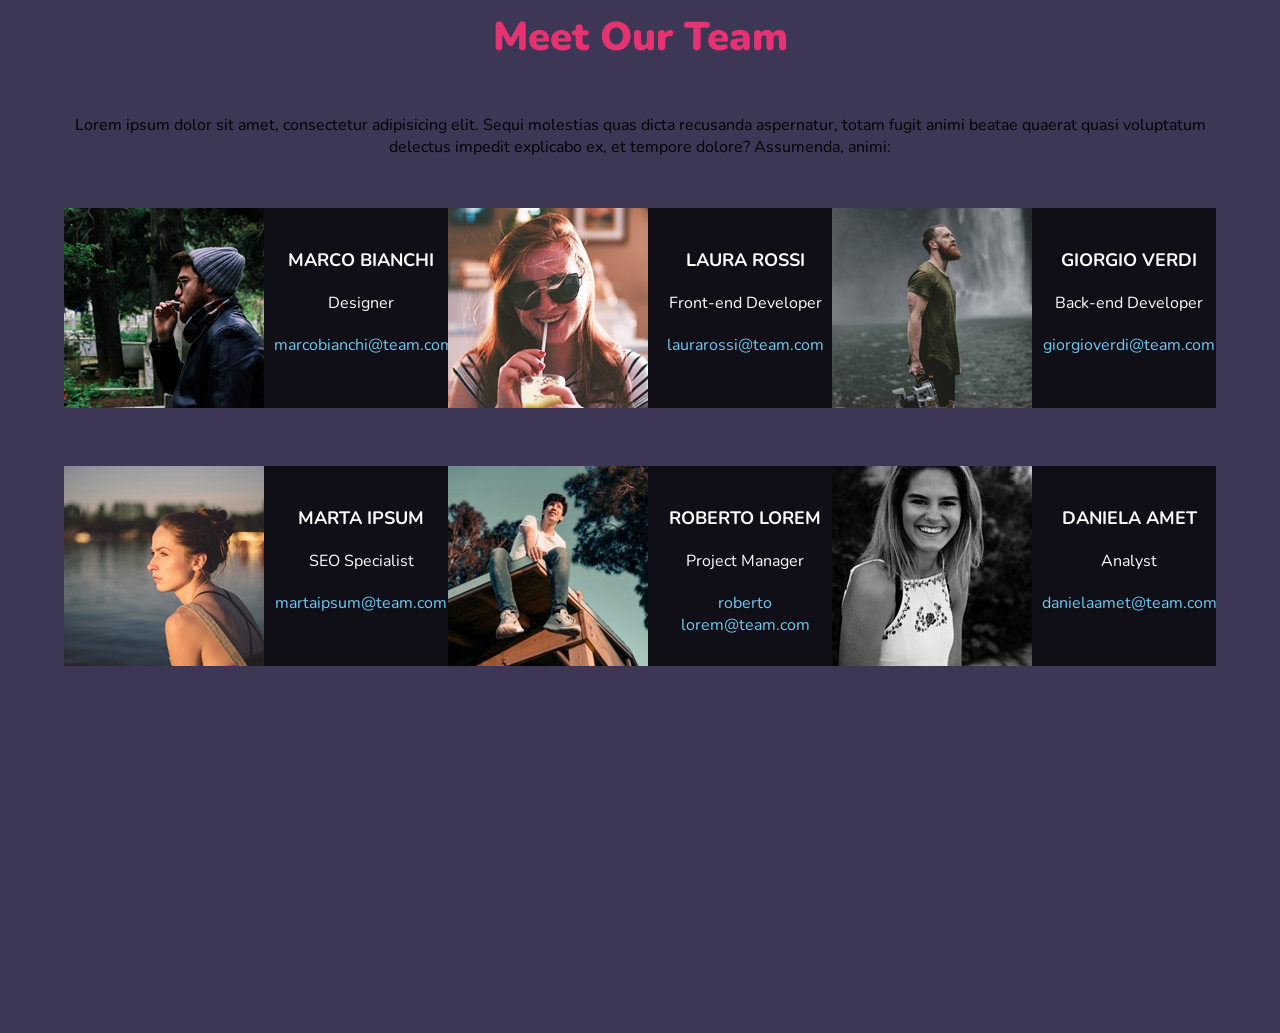
==== index.html @ 5d5f2036 "addition: id card-section" ====
<!DOCTYPE html>
<html lang="en">

<head>
    <meta charset="UTF-8">
    <meta name="viewport" content="width=device-width, initial-scale=1.0">
    <title>
        Meet Our Team
    </title>

    <link rel="stylesheet" href="css/style.css">


    <link rel="preconnect" href="https://fonts.googleapis.com">
    <link rel="preconnect" href="https://fonts.gstatic.com" crossorigin>
    <link href="https://fonts.googleapis.com/css2?family=Nunito:wght@400;900&display=swap" rel="stylesheet">
</head>

<body>
    <!-- main section -->
    <main>

        <div class="main-container">
            <!-- main title -->
            <div class="main-title-ontainer">
                <h1>
                    Meet Our Team
                </h1>
            </div>
            <!-- end main title -->




            <!-- paragraph -->
            <div class="paragraph">
                <p>
                    Lorem ipsum dolor sit amet, consectetur adipisicing elit. Sequi molestias quas dicta recusanda
                    aspernatur, totam fugit animi beatae quaerat quasi voluptatum delectus impedit explicabo ex, et
                    tempore dolore? Assumenda, animi:
                </p>
            </div>
            <!-- end paragraph -->




            <!-- team cards -->
            <div id="card-section" class="cleafix">

                <div class="card">
                    <!-- card Marco Bianchi -->
                    <div class="card-container cleafix">
                        <div .picture>
                            <img src="img/Marco Bianchi.png" alt="Marco Bianchi">
                        </div>
                        <div class="card-text-container">
                            <div class="team-member-name">
                                MARCO BIANCHI
                            </div>
                            <div class="team-member-role">
                                Designer
                            </div>
                            <div class="team-member-email">
                                marcobianchi@team.com
                            </div>
                        </div>
                    </div>
                    <!-- end Marco BIANCHI -->

                    <!-- card Laura Rossi -->
                    <div class="card-container cleafix">
                        <div>
                            <img src="img/Laura Rossi.png" alt="Marco Bianchi">
                        </div>
                        <div class="card-text-container">
                            <div class="team-member-name">
                                LAURA ROSSI
                            </div>
                            <div class="team-member-role">
                                Front-end Developer
                            </div>
                            <div class="team-member-email">
                                laurarossi@team.com
                            </div>
                        </div>
                    </div>
                    <!-- end card Laura rossi -->

                    <!-- card Giorgio Verdi -->
                    <div class="card-container cleafix">
                        <div>
                            <img src="img/Giorgio Verdi.png" alt="Marco Bianchi">
                        </div>
                        <div class="card-text-container">
                            <div class="team-member-name">
                                GIORGIO VERDI
                            </div>
                            <div class="team-member-role">
                                Back-end Developer
                            </div>
                            <div class="team-member-email">
                                giorgioverdi@team.com
                            </div>
                        </div>
                    </div>
                    <!-- end card Giorgio Verdi -->

                    <!-- card Marta Ipsum -->
                    <div class="card-container cleafix">
                        <div>
                            <img src="img/Marta Ipsum.png" alt="Marco Bianchi">
                        </div>
                        <div class="card-text-container">
                            <div class="team-member-name">
                                MARTA IPSUM
                            </div>
                            <div class="team-member-role">
                                SEO Specialist
                            </div>
                            <div class="team-member-email">
                                martaipsum@team.com
                            </div>
                        </div>
                    </div>
                    <!-- end card Marta Ipsum -->

                    <!-- card Roberto Lorem -->
                    <div class="card-container cleafix">
                        <div>
                            <img src="img/Roberto Lorem.png" alt="Marco Bianchi">
                        </div>
                        <div class="card-text-container">
                            <div class="team-member-name">
                                ROBERTO LOREM
                            </div>
                            <div class="team-member-role">
                                Project Manager
                            </div>
                            <div class="team-member-email">
                                roberto lorem@team.com
                            </div>
                        </div>
                    </div>
                    <!-- end card Roberto Lorem-->

                    <!-- card Daniela Amet -->
                    <div class="card-container cleafix">
                        <div class="picture">
                            <img src="img/Daniela Amet.png" alt="Marco Bianchi">
                        </div>
                        <div class="card-text-container">
                            <div class="team-member-name">
                                DANIELA AMET
                            </div>
                            <div class="team-member-role">
                                Analyst
                            </div>
                            <div class="team-member-email">
                                danielaamet@team.com
                            </div>
                        </div>
                    </div>
                    <!-- end card Daniela Amet -->
                </div>
            </div>
            <!-- end team cards -->











        </div>


    </main>
    <!-- end main section -->
</body>

</html>
---- css/style.css ----
* {
    padding: 0;
    margin: 0;
    box-sizing: border-box;
}

/* reset */


body {
    background-color: #3e3655;
    font-family: 'Nunito', sans-serif;
}

.cleafix::after {
    content: '';
    display: table;
    clear: both;
}

/* main section */

.main-container {
    max_width: 1366px;


    margin-left: auto;
    margin-right: auto;

    text-align: center;

    padding-top: 10px;
    padding-bottom: 10px;


    /* border-style: solid; */
    /* border-color: black; */

}


main .main-container {
    margin-bottom: 300px;


    padding-right: 5%;
    padding-left: 5%;

    /* test */
    /* border-color: black;
    border-style: solid; */
    /* background-color: rgba(255, 2, 2, 0.278); */
    /* test */

}



.main-title-container {
    padding-top: 0;
    padding-bottom: 20px;

}

h1 {
    color: #e53270;
    font-weight: 900;
    font-size: 250%;

}

.paragraph {

    margin: auto;
    padding-top: 50px;
    padding-bottom: 50px;


}


/* cards */

.card {}

.card-container {
    float: left;
    width: calc(100% / 3);
    height: 200px;


    display: inline-block;

    margin-bottom: 5%;

    background-color: #100e16;
}

.card-container .picture {}

img {
    float: left
}

.card-container .card-text-container {
    margin-left: 210px;
}

.card-container .card-text-container .team-member-name {
    font-weight: bold;
    font-size: large;
    color: #ffffff;
    padding-top: 40px;
}

.team-member-role {
    color: #ffffff;
    padding-top: 20px;
}

.team-member-email {
    color: #6ecbf2;
    padding-top: 20px;
}


/* end cards section*/

/* end main section */



/* main title */

/* end main title */
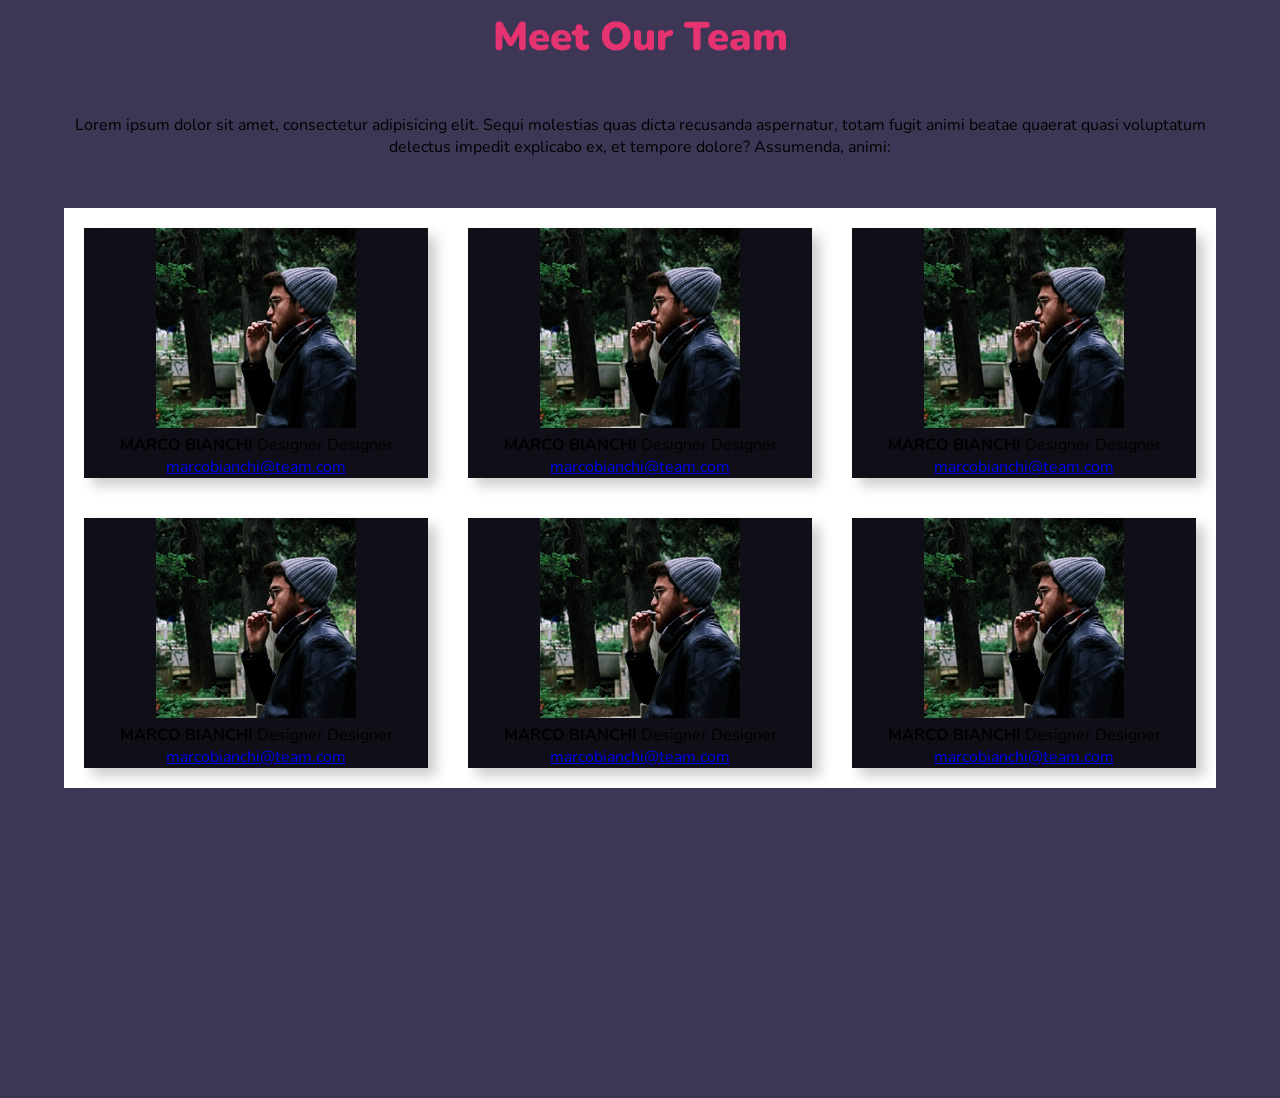
==== commit 23f84289: "card container fixed." ====
--- a/index.html
+++ b/index.html
@@ -55,116 +55,96 @@
                             <img src="img/Marco Bianchi.png" alt="Marco Bianchi">
                         </div>
                         <div class="card-text-container">
-                            <div class="team-member-name">
-                                MARCO BIANCHI
-                            </div>
-                            <div class="team-member-role">
-                                Designer
-                            </div>
-                            <div class="team-member-email">
-                                marcobianchi@team.com
-                            </div>
+                            <strong>MARCO BIANCHI</strong>
+                            <span>Designer</span> Designer
+                            <a href="mailto:marcobianchi@team.com">marcobianchi@team.com</a>
                         </div>
                     </div>
-                    <!-- end Marco BIANCHI -->
+                </div>
+                <!-- end Marco BIANCHI -->
 
-                    <!-- card Laura Rossi -->
+                <!-- card Laura Rossi -->
+                <div class="card">
+                    <!-- card Marco Bianchi -->
                     <div class="card-container cleafix">
-                        <div>
-                            <img src="img/Laura Rossi.png" alt="Marco Bianchi">
+                        <div .picture>
+                            <img src="img/Marco Bianchi.png" alt="Marco Bianchi">
                         </div>
                         <div class="card-text-container">
-                            <div class="team-member-name">
-                                LAURA ROSSI
-                            </div>
-                            <div class="team-member-role">
-                                Front-end Developer
-                            </div>
-                            <div class="team-member-email">
-                                laurarossi@team.com
-                            </div>
+                            <strong>MARCO BIANCHI</strong>
+                            <span>Designer</span> Designer
+                            <a href="mailto:marcobianchi@team.com">marcobianchi@team.com</a>
                         </div>
                     </div>
-                    <!-- end card Laura rossi -->
+                </div>
+                <!-- end card Laura rossi -->
 
-                    <!-- card Giorgio Verdi -->
+                <!-- card Giorgio Verdi -->
+                <div class="card">
+                    <!-- card Marco Bianchi -->
                     <div class="card-container cleafix">
-                        <div>
-                            <img src="img/Giorgio Verdi.png" alt="Marco Bianchi">
+                        <div .picture>
+                            <img src="img/Marco Bianchi.png" alt="Marco Bianchi">
                         </div>
                         <div class="card-text-container">
-                            <div class="team-member-name">
-                                GIORGIO VERDI
-                            </div>
-                            <div class="team-member-role">
-                                Back-end Developer
-                            </div>
-                            <div class="team-member-email">
-                                giorgioverdi@team.com
-                            </div>
+                            <strong>MARCO BIANCHI</strong>
+                            <span>Designer</span> Designer
+                            <a href="mailto:marcobianchi@team.com">marcobianchi@team.com</a>
                         </div>
                     </div>
-                    <!-- end card Giorgio Verdi -->
+                </div>
+                <!-- end card Giorgio Verdi -->
 
-                    <!-- card Marta Ipsum -->
+                <!-- card Marta Ipsum -->
+                <div class="card">
+                    <!-- card Marco Bianchi -->
                     <div class="card-container cleafix">
-                        <div>
-                            <img src="img/Marta Ipsum.png" alt="Marco Bianchi">
+                        <div .picture>
+                            <img src="img/Marco Bianchi.png" alt="Marco Bianchi">
                         </div>
                         <div class="card-text-container">
-                            <div class="team-member-name">
-                                MARTA IPSUM
-                            </div>
-                            <div class="team-member-role">
-                                SEO Specialist
-                            </div>
-                            <div class="team-member-email">
-                                martaipsum@team.com
-                            </div>
+                            <strong>MARCO BIANCHI</strong>
+                            <span>Designer</span> Designer
+                            <a href="mailto:marcobianchi@team.com">marcobianchi@team.com</a>
                         </div>
                     </div>
-                    <!-- end card Marta Ipsum -->
+                </div>
+                <!-- end card Marta Ipsum -->
 
-                    <!-- card Roberto Lorem -->
+                <!-- card Roberto Lorem -->
+                <div class="card">
+                    <!-- card Marco Bianchi -->
                     <div class="card-container cleafix">
-                        <div>
-                            <img src="img/Roberto Lorem.png" alt="Marco Bianchi">
+                        <div .picture>
+                            <img src="img/Marco Bianchi.png" alt="Marco Bianchi">
                         </div>
                         <div class="card-text-container">
-                            <div class="team-member-name">
-                                ROBERTO LOREM
-                            </div>
-                            <div class="team-member-role">
-                                Project Manager
-                            </div>
-                            <div class="team-member-email">
-                                roberto lorem@team.com
-                            </div>
+                            <strong>MARCO BIANCHI</strong>
+                            <span>Designer</span> Designer
+                            <a href="mailto:marcobianchi@team.com">marcobianchi@team.com</a>
                         </div>
                     </div>
-                    <!-- end card Roberto Lorem-->
+                </div>
+                <!-- end card Roberto Lorem-->
 
-                    <!-- card Daniela Amet -->
+                <!-- card Daniela Amet -->
+                <div class="card">
+                    <!-- card Marco Bianchi -->
                     <div class="card-container cleafix">
-                        <div class="picture">
-                            <img src="img/Daniela Amet.png" alt="Marco Bianchi">
+                        <div .picture>
+                            <img src="img/Marco Bianchi.png" alt="Marco Bianchi">
                         </div>
                         <div class="card-text-container">
-                            <div class="team-member-name">
-                                DANIELA AMET
-                            </div>
-                            <div class="team-member-role">
-                                Analyst
-                            </div>
-                            <div class="team-member-email">
-                                danielaamet@team.com
-                            </div>
+                            <strong>MARCO BIANCHI</strong>
+                            <span>Designer</span> Designer
+                            <a href="mailto:marcobianchi@team.com">marcobianchi@team.com</a>
                         </div>
                     </div>
-                    <!-- end card Daniela Amet -->
                 </div>
+                <!-- end card Daniela Amet -->
             </div>
-            <!-- end team cards -->
+        </div>
+        <!-- end team cards -->
 
 
 
--- a/css/style.css
+++ b/css/style.css
@@ -81,37 +81,32 @@
 
 /* cards */
 
-.card {}
-
-.card-container {
+.card {
     float: left;
     width: calc(100% / 3);
-    height: 200px;
 
-
-    display: inline-block;
-
-    margin-bottom: 5%;
-
-    background-color: #100e16;
+    padding: 20px;
+    background-color: #ffffff;
 }
 
-.card-container .picture {}
+.card .card-container {
+    background-color: #100e16;
 
-img {
-    float: left
+    box-shadow: 8px 8px 12px rgba(0, 0, 0, 0.2);
 }
 
-.card-container .card-text-container {
-    margin-left: 210px;
+.card .picture {
+    float: left;
+    margin-right: 16px;
 }
 
-.card-container .card-text-container .team-member-name {
-    font-weight: bold;
-    font-size: large;
-    color: #ffffff;
-    padding-top: 40px;
+.card .picture img {
+    display: block;
+
+    height: 120px;
+    width: auto;
 }
+
 
 .team-member-role {
     color: #ffffff;
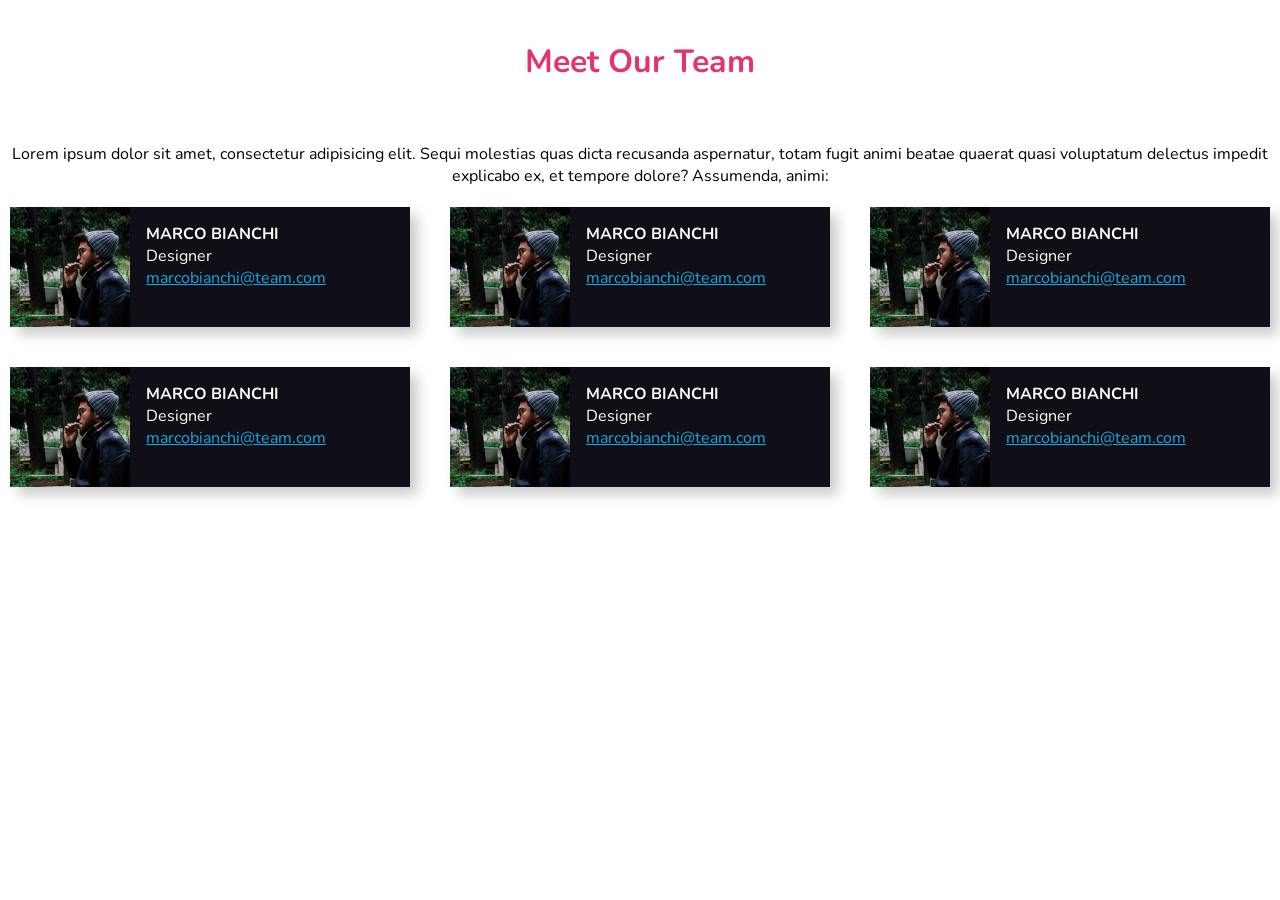
==== commit 81d495df: "bg color fixed" ====
--- a/index.html
+++ b/index.html
@@ -17,149 +17,130 @@
 </head>
 
 <body>
+
+
+
     <!-- main section -->
-    <main>
 
-        <div class="main-container">
-            <!-- main title -->
-            <div class="main-title-ontainer">
-                <h1>
-                    Meet Our Team
-                </h1>
-            </div>
-            <!-- end main title -->
+
+    <div class="main-container">
+        <!-- main title -->
+        <h1>
+            Meet Our Team
+        </h1>
+
+        <!-- end main title -->
+
+        <!-- paragraph -->
+
+        <p>
+            Lorem ipsum dolor sit amet, consectetur adipisicing elit. Sequi molestias quas dicta recusanda
+            aspernatur, totam fugit animi beatae quaerat quasi voluptatum delectus impedit explicabo ex, et
+            tempore dolore? Assumenda, animi:
+        </p>
+        <!-- end paragraph -->
 
 
 
 
-            <!-- paragraph -->
-            <div class="paragraph">
-                <p>
-                    Lorem ipsum dolor sit amet, consectetur adipisicing elit. Sequi molestias quas dicta recusanda
-                    aspernatur, totam fugit animi beatae quaerat quasi voluptatum delectus impedit explicabo ex, et
-                    tempore dolore? Assumenda, animi:
-                </p>
+        <!-- team cards -->
+
+        <div id="card-section" class="cleafix">
+
+            <!-- card Marco Bianchi -->
+            <div class="card">
+                <div class="card-container cleafix">
+                    <div class="picture">
+                        <img src="img/Marco Bianchi.png" alt="Marco Bianchi">
+                    </div>
+                    <div class="card-text-container">
+                        <strong>MARCO BIANCHI</strong>
+                        <span>Designer</span>
+                        <a href="mailto:marcobianchi@team.com">marcobianchi@team.com</a>
+                    </div>
+                </div>
             </div>
-            <!-- end paragraph -->
+            <!-- end Marco BIANCHI -->
+
+            <!-- card Marco Bianchi -->
+            <div class="card">
+                <div class="card-container cleafix">
+                    <div class="picture">
+                        <img src="img/Marco Bianchi.png" alt="Marco Bianchi">
+                    </div>
+                    <div class="card-text-container">
+                        <strong>MARCO BIANCHI</strong>
+                        <span>Designer</span>
+                        <a href="mailto:marcobianchi@team.com">marcobianchi@team.com</a>
+                    </div>
+                </div>
+            </div>
+            <!-- end Marco BIANCHI -->
+
+            <!-- card Marco Bianchi -->
+            <div class="card">
+                <div class="card-container cleafix">
+                    <div class="picture">
+                        <img src="img/Marco Bianchi.png" alt="Marco Bianchi">
+                    </div>
+                    <div class="card-text-container">
+                        <strong>MARCO BIANCHI</strong>
+                        <span>Designer</span>
+                        <a href="mailto:marcobianchi@team.com">marcobianchi@team.com</a>
+                    </div>
+                </div>
+            </div>
+            <!-- end Marco BIANCHI -->
+
+            <!-- card Marco Bianchi -->
+            <div class="card">
+                <div class="card-container cleafix">
+                    <div class="picture">
+                        <img src="img/Marco Bianchi.png" alt="Marco Bianchi">
+                    </div>
+                    <div class="card-text-container">
+                        <strong>MARCO BIANCHI</strong>
+                        <span>Designer</span>
+                        <a href="mailto:marcobianchi@team.com">marcobianchi@team.com</a>
+                    </div>
+                </div>
+            </div>
+            <!-- end Marco BIANCHI -->
+
+            <!-- card Marco Bianchi -->
+            <div class="card">
+                <div class="card-container cleafix">
+                    <div class="picture">
+                        <img src="img/Marco Bianchi.png" alt="Marco Bianchi">
+                    </div>
+                    <div class="card-text-container">
+                        <strong>MARCO BIANCHI</strong>
+                        <span>Designer</span>
+                        <a href="mailto:marcobianchi@team.com">marcobianchi@team.com</a>
+                    </div>
+                </div>
+            </div>
+            <!-- end Marco BIANCHI -->
+
+            <!-- card Marco Bianchi -->
+            <div class="card">
+                <div class="card-container cleafix">
+                    <div class="picture">
+                        <img src="img/Marco Bianchi.png" alt="Marco Bianchi">
+                    </div>
+                    <div class="card-text-container">
+                        <strong>MARCO BIANCHI</strong>
+                        <span>Designer</span>
+                        <a href="mailto:marcobianchi@team.com">marcobianchi@team.com</a>
+                    </div>
+                </div>
+            </div>
+            <!-- end Marco BIANCHI -->
+        </div>
+    </div>
+    <!-- end team cards -->
 
 
-
-
-            <!-- team cards -->
-            <div id="card-section" class="cleafix">
-
-                <div class="card">
-                    <!-- card Marco Bianchi -->
-                    <div class="card-container cleafix">
-                        <div .picture>
-                            <img src="img/Marco Bianchi.png" alt="Marco Bianchi">
-                        </div>
-                        <div class="card-text-container">
-                            <strong>MARCO BIANCHI</strong>
-                            <span>Designer</span> Designer
-                            <a href="mailto:marcobianchi@team.com">marcobianchi@team.com</a>
-                        </div>
-                    </div>
-                </div>
-                <!-- end Marco BIANCHI -->
-
-                <!-- card Laura Rossi -->
-                <div class="card">
-                    <!-- card Marco Bianchi -->
-                    <div class="card-container cleafix">
-                        <div .picture>
-                            <img src="img/Marco Bianchi.png" alt="Marco Bianchi">
-                        </div>
-                        <div class="card-text-container">
-                            <strong>MARCO BIANCHI</strong>
-                            <span>Designer</span> Designer
-                            <a href="mailto:marcobianchi@team.com">marcobianchi@team.com</a>
-                        </div>
-                    </div>
-                </div>
-                <!-- end card Laura rossi -->
-
-                <!-- card Giorgio Verdi -->
-                <div class="card">
-                    <!-- card Marco Bianchi -->
-                    <div class="card-container cleafix">
-                        <div .picture>
-                            <img src="img/Marco Bianchi.png" alt="Marco Bianchi">
-                        </div>
-                        <div class="card-text-container">
-                            <strong>MARCO BIANCHI</strong>
-                            <span>Designer</span> Designer
-                            <a href="mailto:marcobianchi@team.com">marcobianchi@team.com</a>
-                        </div>
-                    </div>
-                </div>
-                <!-- end card Giorgio Verdi -->
-
-                <!-- card Marta Ipsum -->
-                <div class="card">
-                    <!-- card Marco Bianchi -->
-                    <div class="card-container cleafix">
-                        <div .picture>
-                            <img src="img/Marco Bianchi.png" alt="Marco Bianchi">
-                        </div>
-                        <div class="card-text-container">
-                            <strong>MARCO BIANCHI</strong>
-                            <span>Designer</span> Designer
-                            <a href="mailto:marcobianchi@team.com">marcobianchi@team.com</a>
-                        </div>
-                    </div>
-                </div>
-                <!-- end card Marta Ipsum -->
-
-                <!-- card Roberto Lorem -->
-                <div class="card">
-                    <!-- card Marco Bianchi -->
-                    <div class="card-container cleafix">
-                        <div .picture>
-                            <img src="img/Marco Bianchi.png" alt="Marco Bianchi">
-                        </div>
-                        <div class="card-text-container">
-                            <strong>MARCO BIANCHI</strong>
-                            <span>Designer</span> Designer
-                            <a href="mailto:marcobianchi@team.com">marcobianchi@team.com</a>
-                        </div>
-                    </div>
-                </div>
-                <!-- end card Roberto Lorem-->
-
-                <!-- card Daniela Amet -->
-                <div class="card">
-                    <!-- card Marco Bianchi -->
-                    <div class="card-container cleafix">
-                        <div .picture>
-                            <img src="img/Marco Bianchi.png" alt="Marco Bianchi">
-                        </div>
-                        <div class="card-text-container">
-                            <strong>MARCO BIANCHI</strong>
-                            <span>Designer</span> Designer
-                            <a href="mailto:marcobianchi@team.com">marcobianchi@team.com</a>
-                        </div>
-                    </div>
-                </div>
-                <!-- end card Daniela Amet -->
-            </div>
-        </div>
-        <!-- end team cards -->
-
-
-
-
-
-
-
-
-
-
-
-        </div>
-
-
-    </main>
     <!-- end main section -->
 </body>
 
--- a/css/style.css
+++ b/css/style.css
@@ -8,7 +8,7 @@
 
 
 body {
-    background-color: #3e3655;
+    background-color: #ffffff;
     font-family: 'Nunito', sans-serif;
 }
 
@@ -21,17 +21,14 @@
 /* main section */
 
 .main-container {
-    max_width: 1366px;
-
+    max-width: 1366px;
 
     margin-left: auto;
     margin-right: auto;
 
+    padding: 40px 10px 20px;
+
     text-align: center;
-
-    padding-top: 10px;
-    padding-bottom: 10px;
-
 
     /* border-style: solid; */
     /* border-color: black; */
@@ -39,33 +36,21 @@
 }
 
 
-main .main-container {
-    margin-bottom: 300px;
-
-
-    padding-right: 5%;
-    padding-left: 5%;
-
-    /* test */
-    /* border-color: black;
+/* main */
+/* test */
+/* border-color: black;
     border-style: solid; */
-    /* background-color: rgba(255, 2, 2, 0.278); */
-    /* test */
-
-}
+/* background-color: rgba(255, 2, 2, 0.278); */
+/* test */
 
 
 
-.main-title-container {
-    padding-top: 0;
-    padding-bottom: 20px;
 
-}
 
 h1 {
+    margin-bottom: 60px;
+
     color: #e53270;
-    font-weight: 900;
-    font-size: 250%;
 
 }
 
@@ -89,6 +74,14 @@
     background-color: #ffffff;
 }
 
+.card:nth-child(3n + 1) {
+    padding-left: 0
+}
+
+.card:nth-child(3n) {
+    padding-right: 0;
+}
+
 .card .card-container {
     background-color: #100e16;
 
@@ -97,34 +90,40 @@
 
 .card .picture {
     float: left;
+
     margin-right: 16px;
 }
 
-.card .picture img {
+.card .picture,
+img {
     display: block;
 
     height: 120px;
     width: auto;
 }
 
+.card .card-text-container {
+    text-align: left;
 
-.team-member-role {
-    color: #ffffff;
-    padding-top: 20px;
+    padding: 16px 0;
 }
 
-.team-member-email {
-    color: #6ecbf2;
-    padding-top: 20px;
+.card .card-text-container>* {
+    display: block;
+
+    margin-bottom: 0.4;
 }
+
+.card .card-text-container {
+    color: white;
+}
+
+a {
+    color: #13abde;
+}
+
 
 
 /* end cards section*/
 
-/* end main section */
-
-
-
-/* main title */
-
-/* end main title */+/* end main section */
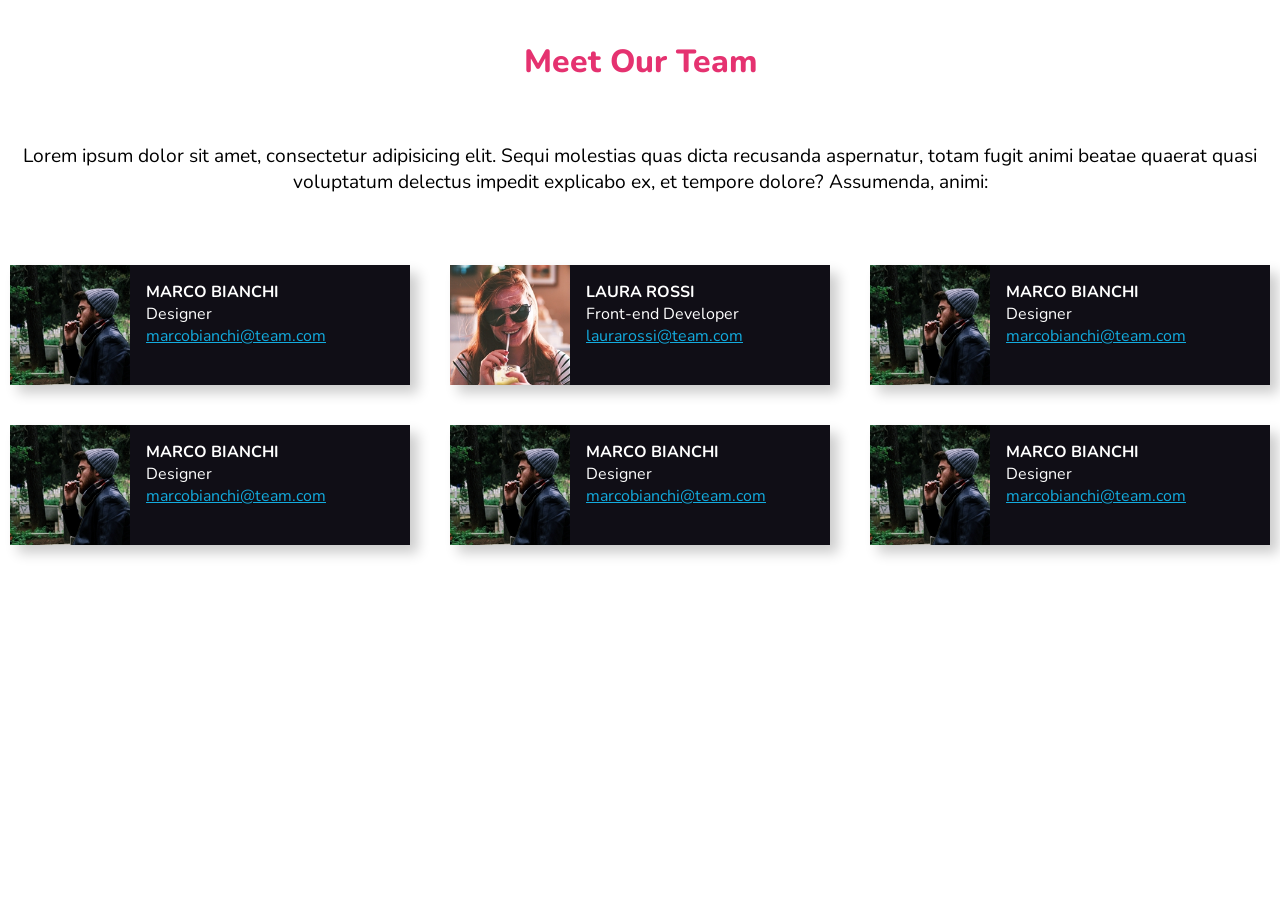
==== commit e8d51f7b: "laura rossi fixed." ====
--- a/index.html
+++ b/index.html
@@ -60,22 +60,22 @@
                     </div>
                 </div>
             </div>
-            <!-- end Marco BIANCHI -->
+            <!-- end Marco Bianchi -->
 
-            <!-- card Marco Bianchi -->
+            <!-- card Laura Rossi -->
             <div class="card">
                 <div class="card-container cleafix">
                     <div class="picture">
-                        <img src="img/Marco Bianchi.png" alt="Marco Bianchi">
+                        <img src="img/Laura Rossi.png" alt="Marco Bianchi">
                     </div>
                     <div class="card-text-container">
-                        <strong>MARCO BIANCHI</strong>
-                        <span>Designer</span>
-                        <a href="mailto:marcobianchi@team.com">marcobianchi@team.com</a>
+                        <strong>LAURA ROSSI</strong>
+                        <span>Front-end Developer</span>
+                        <a href="mailto:laurarossi@team.com">laurarossi@team.com</a>
                     </div>
                 </div>
             </div>
-            <!-- end Marco BIANCHI -->
+            <!-- end Laura Rossi -->
 
             <!-- card Marco Bianchi -->
             <div class="card">
--- a/css/style.css
+++ b/css/style.css
@@ -50,16 +50,20 @@
 h1 {
     margin-bottom: 60px;
 
+    font-weight: 800;
+    font-size: xx-large;
+
     color: #e53270;
 
 }
 
-.paragraph {
+p {
+    margin: auto;
 
-    margin: auto;
-    padding-top: 50px;
     padding-bottom: 50px;
 
+    font-weight: 400;
+    font-size: larger;
 
 }
 
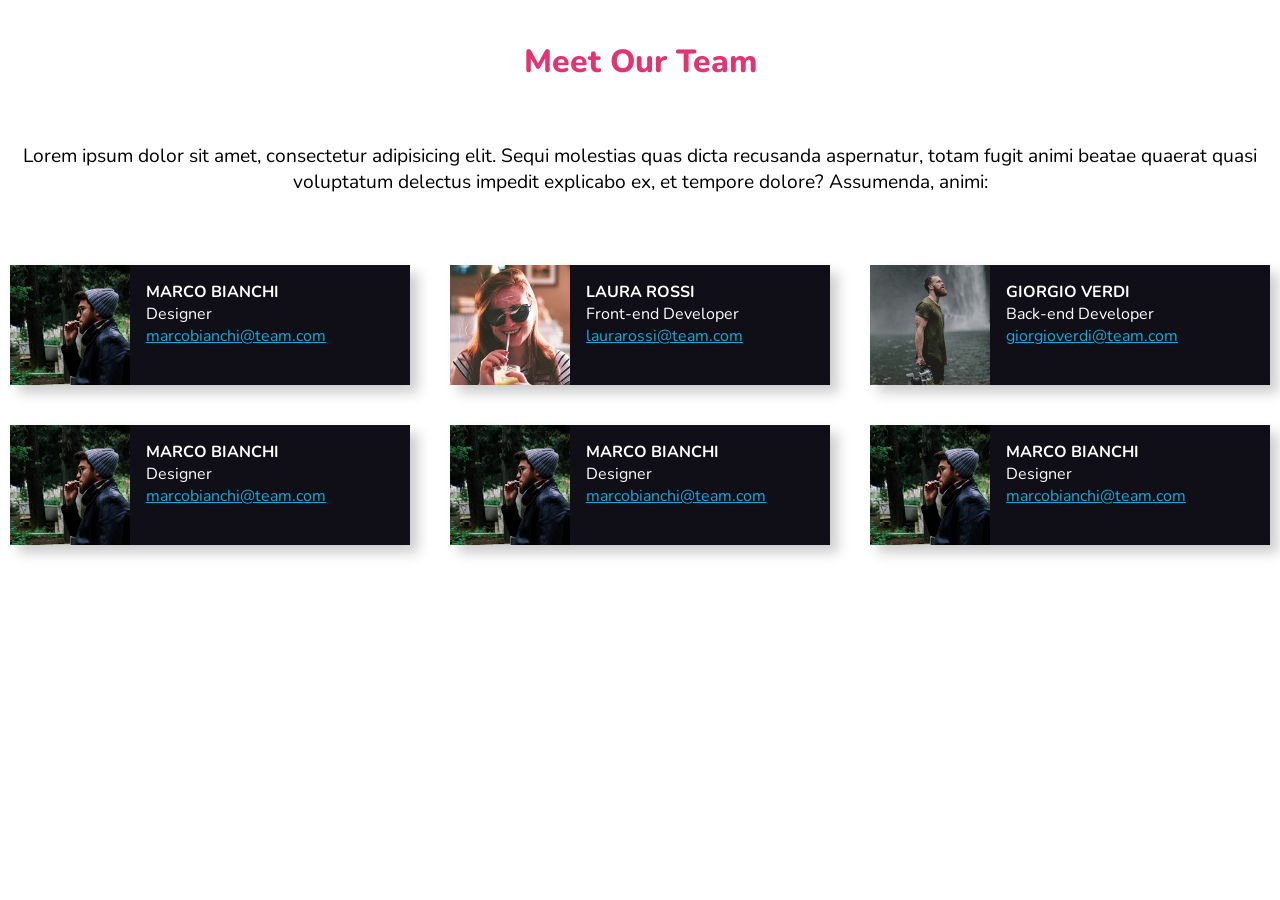
==== commit 428f270f: "giorgio verdi fixed." ====
--- a/index.html
+++ b/index.html
@@ -77,20 +77,20 @@
             </div>
             <!-- end Laura Rossi -->
 
-            <!-- card Marco Bianchi -->
+            <!-- card Giorgio Verdi -->
             <div class="card">
                 <div class="card-container cleafix">
                     <div class="picture">
-                        <img src="img/Marco Bianchi.png" alt="Marco Bianchi">
+                        <img src="img/Giorgio Verdi.png" alt="Marco Bianchi">
                     </div>
                     <div class="card-text-container">
-                        <strong>MARCO BIANCHI</strong>
-                        <span>Designer</span>
-                        <a href="mailto:marcobianchi@team.com">marcobianchi@team.com</a>
+                        <strong>GIORGIO VERDI</strong>
+                        <span>Back-end Developer</span>
+                        <a href="mailto:giorgioverdi@team.com">giorgioverdi@team.com</a>
                     </div>
                 </div>
             </div>
-            <!-- end Marco BIANCHI -->
+            <!-- end Giorgio Verdi -->
 
             <!-- card Marco Bianchi -->
             <div class="card">
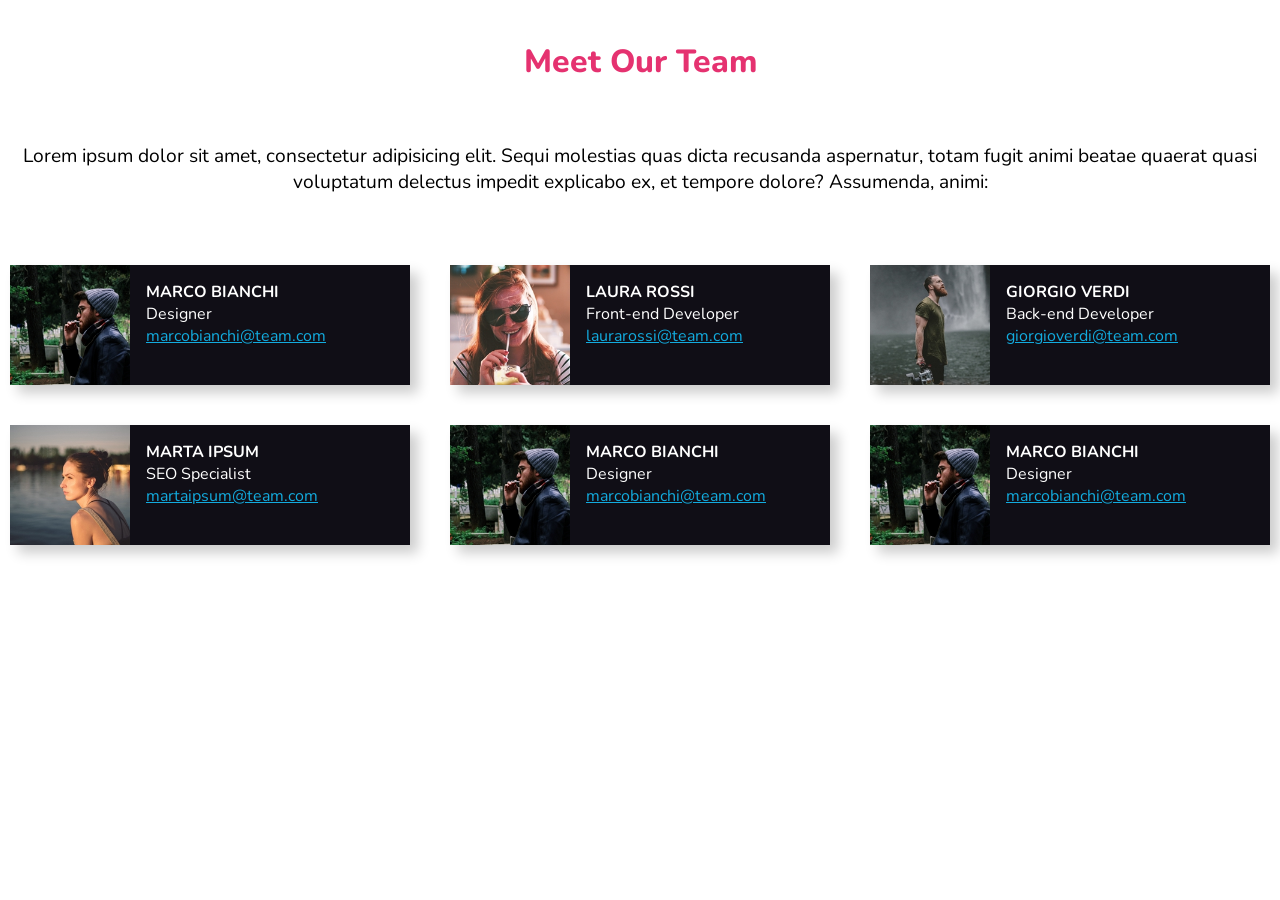
==== commit 1b41cafb: "marta ipsum fixed" ====
--- a/index.html
+++ b/index.html
@@ -92,16 +92,16 @@
             </div>
             <!-- end Giorgio Verdi -->
 
-            <!-- card Marco Bianchi -->
+            <!-- card Marta Ipsum -->
             <div class="card">
                 <div class="card-container cleafix">
                     <div class="picture">
-                        <img src="img/Marco Bianchi.png" alt="Marco Bianchi">
+                        <img src="img/Marta Ipsum.png" alt="Marco Bianchi">
                     </div>
                     <div class="card-text-container">
-                        <strong>MARCO BIANCHI</strong>
-                        <span>Designer</span>
-                        <a href="mailto:marcobianchi@team.com">marcobianchi@team.com</a>
+                        <strong>MARTA IPSUM</strong>
+                        <span>SEO Specialist</span>
+                        <a href="mailto:martaipsum@team.com">martaipsum@team.com</a>
                     </div>
                 </div>
             </div>
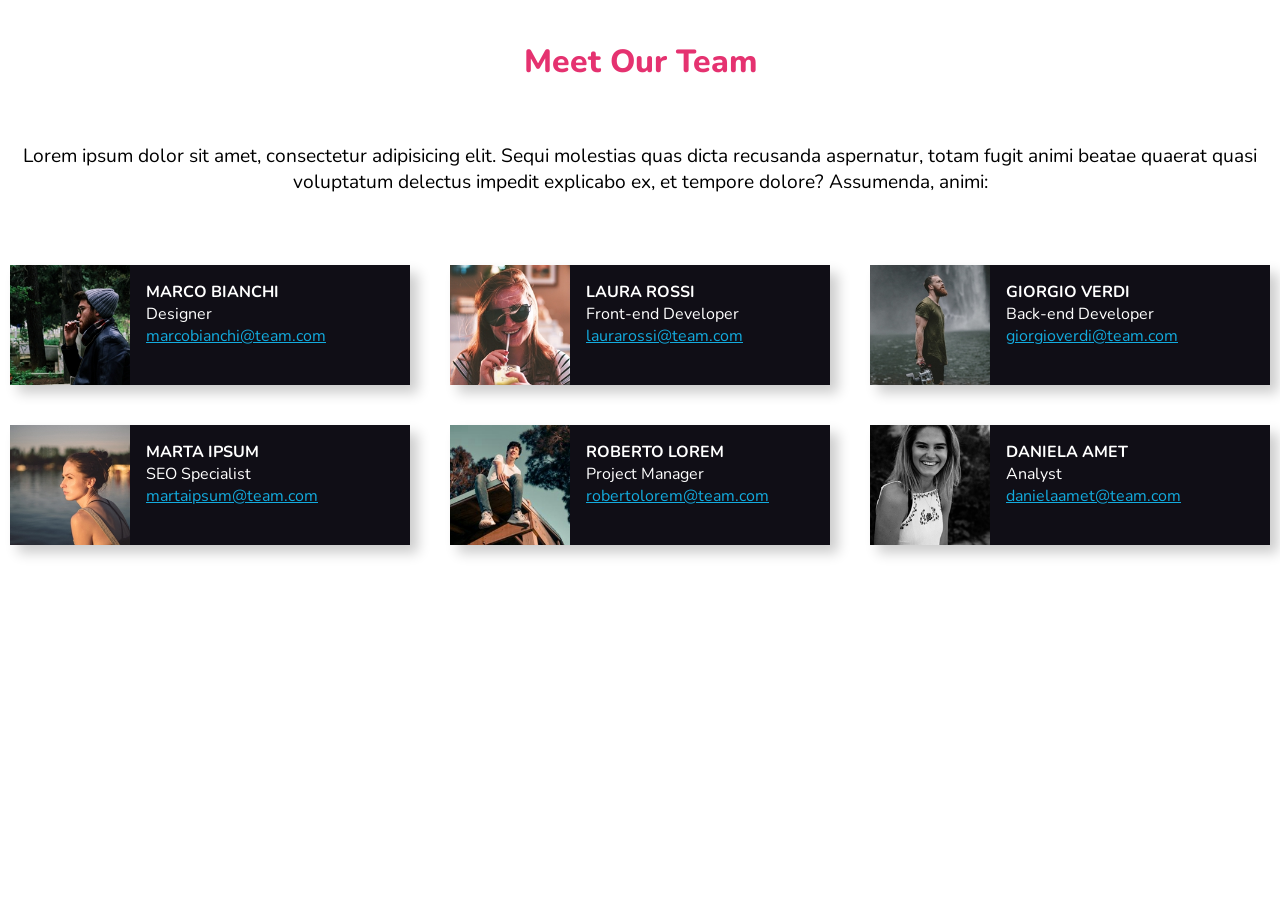
==== commit dcb1848f: "daniela amet fixed." ====
--- a/index.html
+++ b/index.html
@@ -105,37 +105,37 @@
                     </div>
                 </div>
             </div>
-            <!-- end Marco BIANCHI -->
+            <!-- end Marta Ipsum -->
 
-            <!-- card Marco Bianchi -->
+            <!-- card Roberto Lorem -->
             <div class="card">
                 <div class="card-container cleafix">
                     <div class="picture">
-                        <img src="img/Marco Bianchi.png" alt="Marco Bianchi">
+                        <img src="img/Roberto Lorem.png" alt="Marco Bianchi">
                     </div>
                     <div class="card-text-container">
-                        <strong>MARCO BIANCHI</strong>
-                        <span>Designer</span>
-                        <a href="mailto:marcobianchi@team.com">marcobianchi@team.com</a>
+                        <strong>ROBERTO LOREM</strong>
+                        <span>Project Manager</span>
+                        <a href="mailto:robertolorem@team.com">robertolorem@team.com</a>
                     </div>
                 </div>
             </div>
-            <!-- end Marco BIANCHI -->
+            <!-- card Roberto Lorem -->
 
-            <!-- card Marco Bianchi -->
+            <!-- card Daniela Amet -->
             <div class="card">
                 <div class="card-container cleafix">
                     <div class="picture">
-                        <img src="img/Marco Bianchi.png" alt="Marco Bianchi">
+                        <img src="img/Daniela Amet.png" alt="Marco Bianchi">
                     </div>
                     <div class="card-text-container">
-                        <strong>MARCO BIANCHI</strong>
-                        <span>Designer</span>
-                        <a href="mailto:marcobianchi@team.com">marcobianchi@team.com</a>
+                        <strong>DANIELA AMET</strong>
+                        <span>Analyst</span>
+                        <a href="mailto:danielaamet@team.comm">danielaamet@team.com</a>
                     </div>
                 </div>
             </div>
-            <!-- end Marco BIANCHI -->
+            <!-- end Daniela Amet -->
         </div>
     </div>
     <!-- end team cards -->
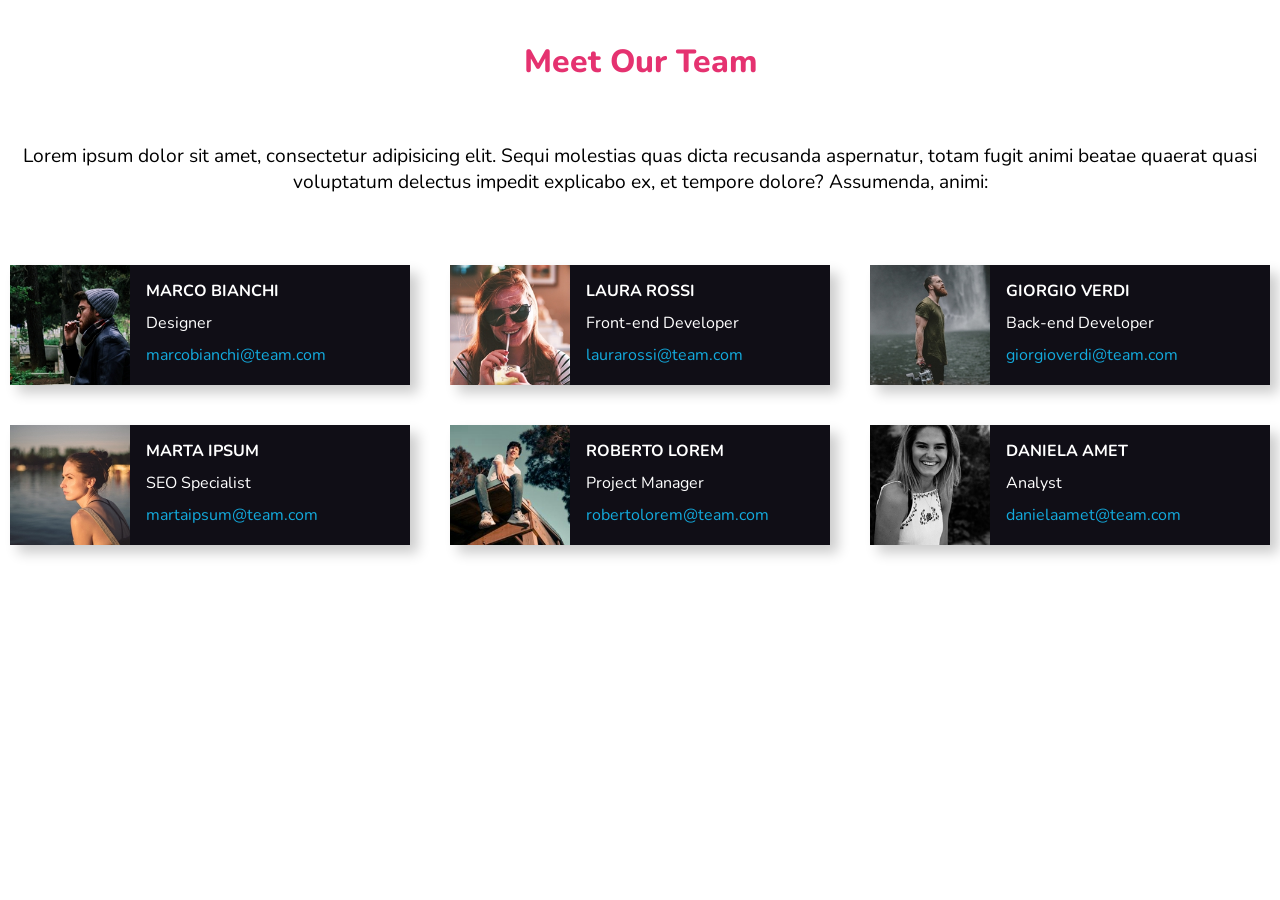
==== commit feb9b38f: "card text fixed." ====
--- a/index.html
+++ b/index.html
@@ -69,7 +69,7 @@
                         <img src="img/Laura Rossi.png" alt="Marco Bianchi">
                     </div>
                     <div class="card-text-container">
-                        <strong>LAURA ROSSI</strong>
+                        <strong class="text-spacing">LAURA ROSSI</strong>
                         <span>Front-end Developer</span>
                         <a href="mailto:laurarossi@team.com">laurarossi@team.com</a>
                     </div>
--- a/css/style.css
+++ b/css/style.css
@@ -107,15 +107,17 @@
 }
 
 .card .card-text-container {
+    height: 120px;
+
     text-align: left;
 
-    padding: 16px 0;
+    padding: 15px 0;
 }
 
 .card .card-text-container>* {
     display: block;
 
-    margin-bottom: 0.4;
+    margin-bottom: 10px;
 }
 
 .card .card-text-container {
@@ -124,9 +126,12 @@
 
 a {
     color: #13abde;
+    text-decoration: none;
 }
 
-
+/* .text-spacing {
+    margin-bottom: 0.4;
+} */
 
 /* end cards section*/
 
